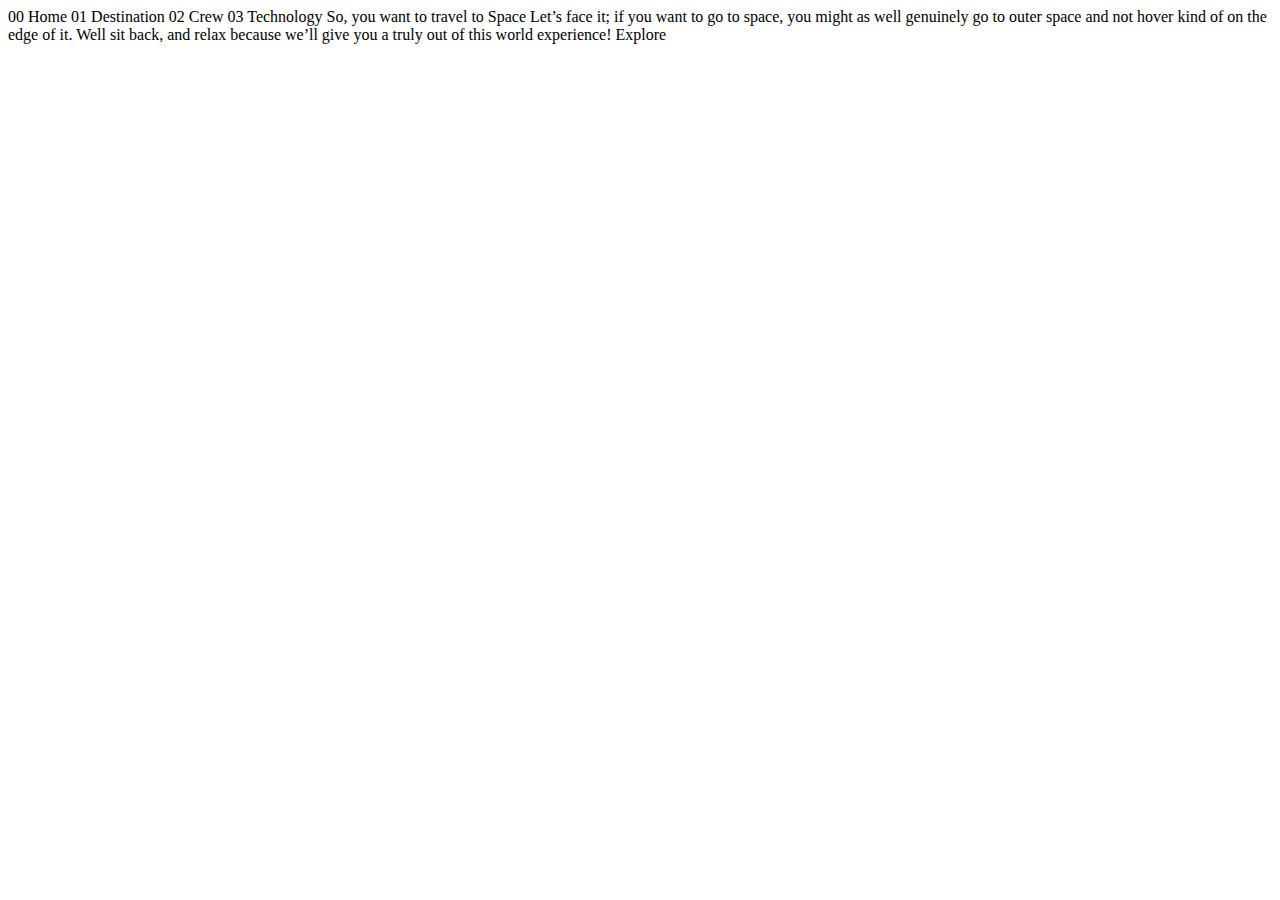
==== index.html @ aec32b6e "ADD: html files" ====
<!DOCTYPE html>
<html lang="en">
<head>
  <meta charset="UTF-8">
  <meta name="viewport" content="width=device-width, initial-scale=1.0">

  <link rel="icon" type="image/png" sizes="32x32" href="./assets/favicon-32x32.png">
  
  <title>Frontend Mentor | Space tourism website</title>
</head>
<body>

  00 Home
  01 Destination
  02 Crew
  03 Technology

  So, you want to travel to
  Space
  Let’s face it; if you want to go to space, you might as well genuinely go to 
  outer space and not hover kind of on the edge of it. Well sit back, and relax 
  because we’ll give you a truly out of this world experience!

  Explore

</body>
</html>
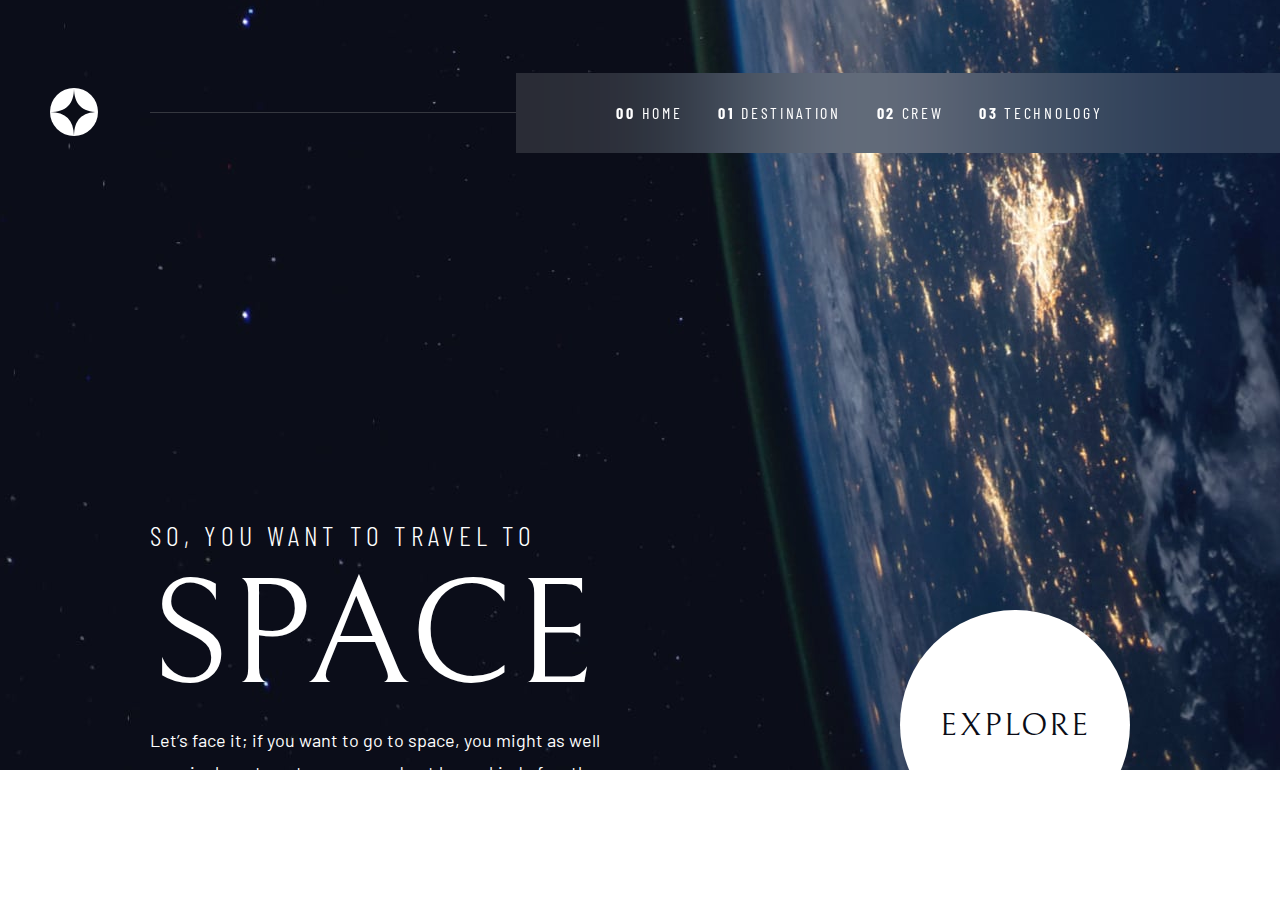
==== commit 3d4eb0fd: "ADD: index.hmtl" ====
--- a/index.html
+++ b/index.html
@@ -1,27 +1,59 @@
 <!DOCTYPE html>
 <html lang="en">
+
 <head>
-  <meta charset="UTF-8">
-  <meta name="viewport" content="width=device-width, initial-scale=1.0">
+    <meta charset="UTF-8">
+    <meta name="viewport" content="width=device-width, initial-scale=1.0">
 
-  <link rel="icon" type="image/png" sizes="32x32" href="./assets/favicon-32x32.png">
-  
-  <title>Frontend Mentor | Space tourism website</title>
+    <link rel="icon" type="image/svg" sizes="32x32" href="./assets/favicon.svg">
+    <link rel="stylesheet" href="styles/index.css">
+    <title>Frontend Mentor | Space tourism website</title>
 </head>
+
 <body>
 
-  00 Home
-  01 Destination
-  02 Crew
-  03 Technology
+    <header class="header">
+        
+        <div class="header-logo"></div>
+        <div class="header-line"></div>
+        <nav class="header-nav">
 
-  So, you want to travel to
-  Space
-  Let’s face it; if you want to go to space, you might as well genuinely go to 
-  outer space and not hover kind of on the edge of it. Well sit back, and relax 
-  because we’ll give you a truly out of this world experience!
+            <a class="header-nav_link" href="http://">
+                <span class="header-nav_number">00</span> Home
+            </a>
+            <a class="header-nav_link" href="http://">
+                <span class="header-nav_number">01</span> Destination
+            </a>
+            <a class="header-nav_link" href="http://">
+                <span class="header-nav_number">02</span> Crew
+            </a>
+            <a class="header-nav_link" href="http://">
+                <span class="header-nav_number">03</span> Technology
+            </a>
 
-  Explore
+        </nav>
+
+    </header>
+
+    <main class="main">
+
+        <div class="main-content">
+            <h2 class="main-content_subheading">
+                So, you want to travel to
+            </h2>
+            <h1 class="main-content_heading">
+                Space
+            </h1>
+            <p class="main-content_text">
+                Let’s face it; if you want to go to space, you might as well genuinely go to
+                outer space and not hover kind of on the edge of it. Well sit back, and relax
+                because we’ll give you a truly out of this world experience!
+            </p>
+        </div>
+        <button class="main-button">Explore</button>
+
+    </main>
 
 </body>
+
 </html>--- a/styles/index.css
+++ b/styles/index.css
@@ -0,0 +1,147 @@
+@import url("https://fonts.googleapis.com/css2?family=Barlow+Condensed:wght@100;200;300;400;500;600;700;800;900&display=swap");
+@import url("https://fonts.googleapis.com/css2?family=Barlow:wght@100;200;300;400;500;600;700;800;900&display=swap");
+@import url("https://fonts.googleapis.com/css2?family=Barlow:wght@100;200;300;400;500;600;700;800;900&family=Bellefair&display=swap");
+body {
+  padding: 0px;
+  margin: 0px;
+}
+
+h1, h2 {
+  margin: 0px 0px 0px 0px;
+}
+
+.header {
+  position: fixed;
+  top: 5%;
+  bottom: 80%;
+  right: 0;
+  left: 0;
+  display: -webkit-box;
+  display: -ms-flexbox;
+  display: flex;
+  -webkit-box-align: center;
+      -ms-flex-align: center;
+          align-items: center;
+  -webkit-box-pack: justify;
+      -ms-flex-pack: justify;
+          justify-content: space-between;
+}
+
+.header-logo {
+  background: no-repeat url(../assets/shared/logo.svg);
+  width: 50px;
+  height: 50px;
+  margin: 0px 50px;
+}
+
+.header-line {
+  width: 400px;
+  border-top: 1px solid #9797974d;
+  margin: 0px -30px 0px 0px;
+}
+
+.header-nav {
+  background: rgba(255, 255, 255, 0.13);
+  -webkit-backdrop-filter: blur(81.5485px);
+          backdrop-filter: blur(81.5485px);
+  width: 60vw;
+  height: 80px;
+  padding: 0px 100px;
+  -webkit-box-sizing: border-box;
+          box-sizing: border-box;
+  text-transform: uppercase;
+  font-family: "Barlow Condensed", Regular;
+  font-size: 16px;
+  letter-spacing: 2.7px;
+}
+
+.header-nav_link {
+  -webkit-box-sizing: border-box;
+          box-sizing: border-box;
+  display: inline-block;
+  height: 100%;
+  color: #FFFFFF;
+  line-height: 80px;
+  text-decoration: none;
+  margin: 0px 30px 0px 0px;
+}
+
+.header-nav_link:active {
+  border-bottom: 5px solid #FFFFFF;
+}
+
+.header-nav_link:hover {
+  border-bottom: 5px solid #FFFFFF;
+  opacity: 0.50;
+}
+
+.header-nav_number {
+  font-weight: 700;
+}
+
+.main {
+  background: no-repeat url(../assets/home/background-home-desktop.jpg);
+  background-position: -100px -130px;
+  background-size: auto;
+  width: 100vw;
+  height: 100vh;
+  display: -webkit-box;
+  display: -ms-flexbox;
+  display: flex;
+  -ms-flex-pack: distribute;
+      justify-content: space-around;
+  -webkit-box-align: end;
+      -ms-flex-align: end;
+          align-items: flex-end;
+}
+
+.main-content {
+  margin: 0px 0px 0px 0px;
+  width: 450px;
+  height: 382px;
+  color: white;
+}
+
+.main-content_subheading {
+  text-transform: uppercase;
+  font-weight: 300;
+  font-family: "Barlow Condensed", Regular;
+  font-size: 28px;
+  letter-spacing: 4.75px;
+}
+
+.main-content_heading {
+  font-family: "Bellefair", Regular;
+  font-size: 150px;
+  font-weight: 400;
+  text-transform: uppercase;
+}
+
+.main-content_text {
+  font-family: "Barlow", Regular;
+  font-size: 18px;
+  line-height: 32px;
+  margin: 0px;
+}
+
+.main-button {
+  background-color: #FFFFFF;
+  color: #0B0D17;
+  width: 230px;
+  height: 230px;
+  border: none;
+  border-radius: 50%;
+  margin: 0px 0px 60px 0px;
+  text-transform: uppercase;
+  letter-spacing: 2px;
+  -webkit-transition: ease-out 400ms all;
+  transition: ease-out 400ms all;
+  font-family: "Bellefair", Regular;
+  font-size: 32px;
+}
+
+.main-button:hover {
+  -webkit-box-shadow: 0px 0px 0px 50px #9797974d;
+          box-shadow: 0px 0px 0px 50px #9797974d;
+}
+/*# sourceMappingURL=index.css.map */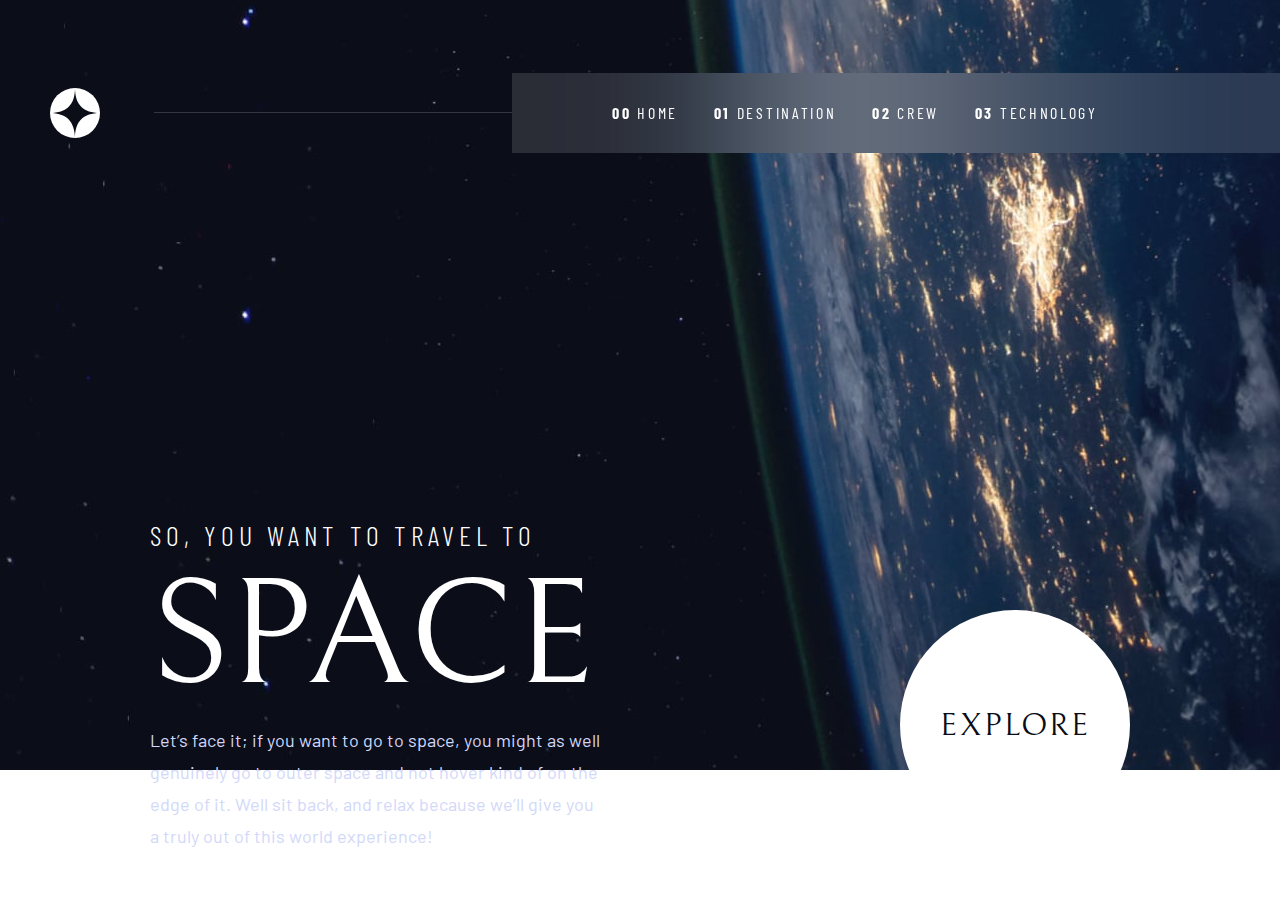
==== commit 20e40fae: "UPDATE: crew aend" ====
--- a/index.html
+++ b/index.html
@@ -18,16 +18,16 @@
         <div class="header-line"></div>
         <nav class="header-nav">
 
-            <a class="header-nav_link" href="http://">
+            <a class="header-nav_link" href="./index.html">
                 <span class="header-nav_number">00</span> Home
             </a>
-            <a class="header-nav_link" href="http://">
+            <a class="header-nav_link" href="./destination-moon.html">
                 <span class="header-nav_number">01</span> Destination
             </a>
-            <a class="header-nav_link" href="http://">
+            <a class="header-nav_link" href="./crew-commander.html">
                 <span class="header-nav_number">02</span> Crew
             </a>
-            <a class="header-nav_link" href="http://">
+            <a class="header-nav_link" href="./technology-vehicle.html">
                 <span class="header-nav_number">03</span> Technology
             </a>
 
--- a/styles/index.css
+++ b/styles/index.css
@@ -6,8 +6,9 @@
   margin: 0px;
 }
 
-h1, h2 {
+h1, h2, h3 {
   margin: 0px 0px 0px 0px;
+  font-weight: normal;
 }
 
 .header {
@@ -25,17 +26,20 @@
   -webkit-box-pack: justify;
       -ms-flex-pack: justify;
           justify-content: space-between;
+  -webkit-box-sizing: border-box;
+          box-sizing: border-box;
 }
 
 .header-logo {
   background: no-repeat url(../assets/shared/logo.svg);
+  background-size: 50px;
   width: 50px;
   height: 50px;
   margin: 0px 50px;
 }
 
 .header-line {
-  width: 400px;
+  width: 30%;
   border-top: 1px solid #9797974d;
   margin: 0px -30px 0px 0px;
 }
@@ -121,6 +125,7 @@
   font-family: "Barlow", Regular;
   font-size: 18px;
   line-height: 32px;
+  color: #d2d8f9;
   margin: 0px;
 }
 
@@ -144,4 +149,232 @@
   -webkit-box-shadow: 0px 0px 0px 50px #9797974d;
           box-shadow: 0px 0px 0px 50px #9797974d;
 }
+
+.destination {
+  background: no-repeat url(../assets/destination/background-destination-desktop.jpg);
+  background-color: #0B0D17;
+  width: 100vw;
+  height: 100vh;
+  display: -webkit-box;
+  display: -ms-flexbox;
+  display: flex;
+  -webkit-box-align: end;
+      -ms-flex-align: end;
+          align-items: flex-end;
+}
+
+.destination-moon {
+  background: no-repeat url(../assets/destination/image-moon.png);
+  background-size: 350px;
+  width: 350px;
+  height: 350px;
+  margin: 0px 0px 0px 70px;
+}
+
+.destination-mars {
+  background: no-repeat url(../assets/destination/image-mars.png);
+  background-size: 350px;
+  width: 350px;
+  height: 350px;
+  margin: 0px 0px 0px 70px;
+}
+
+.destination-titan {
+  background: no-repeat url(../assets/destination/image-titan.png);
+  background-size: 350px;
+  width: 350px;
+  height: 350px;
+  margin: 0px 0px 0px 70px;
+}
+
+.destination-europa {
+  background: no-repeat url(../assets/destination/image-europa.png);
+  background-size: 350px;
+  width: 350px;
+  height: 350px;
+  margin: 0px 0px 0px 70px;
+}
+
+.destination-line {
+  width: 100%;
+  border-top: 1px solid #9797974d;
+  margin: 0px 0px 15px 0px;
+}
+
+.destination-content {
+  color: #FFFFFF;
+  padding: 0px 150px;
+  display: -webkit-box;
+  display: -ms-flexbox;
+  display: flex;
+  -webkit-box-align: center;
+      -ms-flex-align: center;
+          align-items: center;
+  -ms-flex-wrap: wrap;
+      flex-wrap: wrap;
+  -webkit-box-pack: justify;
+      -ms-flex-pack: justify;
+          justify-content: space-between;
+  margin: 0px 0px 40px 0px;
+}
+
+.destination-content_title {
+  font-family: "Barlow Condensed", Regular;
+  font-size: 28px;
+  letter-spacing: 4.75px;
+  width: 100%;
+  margin: 0px 0px 20px 0px;
+  text-transform: uppercase;
+}
+
+.destination-content_number {
+  text-transform: uppercase;
+  mix-blend-mode: normal;
+  opacity: 0.5;
+  font-weight: 700;
+}
+
+.destination-content-info {
+  width: 45%;
+}
+
+.destination-content-info_nav {
+  height: 25px;
+}
+
+.destination-content-info_navlink {
+  font-family: "Barlow Condensed", Regular;
+  font-size: 16px;
+  letter-spacing: 2.7px;
+  display: inline-block;
+  text-transform: uppercase;
+  color: #FFFFFF;
+  text-decoration: none;
+  margin: 0px 30px 0px 0px;
+  height: 100%;
+}
+
+.destination-content-info_navlink:hover {
+  border-bottom: 5px solid #FFFFFF;
+  opacity: 0.50;
+}
+
+.destination-content-info_title {
+  font-family: "Bellefair", Regular;
+  font-size: 100px;
+  text-transform: uppercase;
+  margin: 10px 0px 0px 0px;
+}
+
+.destination-content-info_text {
+  font-family: "Barlow", Regular;
+  font-size: 18px;
+  line-height: 32px;
+  color: #d2d8f9;
+  height: 120px;
+  margin: 0px 0px 30px 0px;
+}
+
+.destination-content-info_wrapper {
+  display: -webkit-box;
+  display: -ms-flexbox;
+  display: flex;
+}
+
+.destination-content-info_distanceTime {
+  font-family: "Barlow Condensed", Regular;
+  font-size: 14px;
+  letter-spacing: 2.35px;
+  text-transform: uppercase;
+  margin: 0px 50px 0px 0px;
+}
+
+.destination-content-info_number {
+  font-family: "Bellefair", Regular;
+  font-size: 28px;
+  text-transform: uppercase;
+  margin: 10px 50px 0px 0px;
+}
+
+.crew {
+  background-color: #0B0D17;
+  background: no-repeat url(../assets/crew/background-crew-desktop.jpg) 0px -160px;
+  width: 100vw;
+  height: 100vh;
+  display: -webkit-box;
+  display: -ms-flexbox;
+  display: flex;
+  -webkit-box-pack: center;
+      -ms-flex-pack: center;
+          justify-content: center;
+  -webkit-box-align: end;
+      -ms-flex-align: end;
+          align-items: end;
+  color: white;
+}
+
+.crew-title {
+  font-family: "Barlow Condensed", Regular;
+  font-size: 28px;
+  letter-spacing: 4.75px;
+  width: 100%;
+  margin: 80px 0px 20px 0px;
+  text-transform: uppercase;
+}
+
+.crew-content {
+  width: 38%;
+  -ms-flex-item-align: center;
+      -ms-grid-row-align: center;
+      align-self: center;
+  margin: 0px 0px 0px 30px;
+}
+
+.crew-content_subtitle {
+  font-family: "Bellefair", Regular;
+  font-size: 32px;
+  mix-blend-mode: normal;
+  opacity: 0.5;
+  text-transform: uppercase;
+  margin-top: 80px;
+}
+
+.crew-content_title {
+  font-family: "Bellefair", Regular;
+  font-size: 56px;
+  text-transform: uppercase;
+}
+
+.crew-content_text {
+  font-family: "Barlow", Regular;
+  font-size: 18px;
+  line-height: 32px;
+  color: #d2d8f9;
+  width: 35vw;
+}
+
+.crew-content-circles {
+  display: -webkit-box;
+  display: -ms-flexbox;
+  display: flex;
+}
+
+.crew-content-circles_circle {
+  width: 15px;
+  height: 15px;
+  border-radius: 50%;
+  background-color: #FFFFFF;
+  opacity: 0.5;
+  mix-blend-mode: normal;
+  margin: 40px 15px 0px 0px;
+}
+
+.crew-commander {
+  width: 40vw;
+  height: 75vh;
+  -o-object-fit: contain;
+     object-fit: contain;
+  position: relative;
+  left: -60px;
+}
 /*# sourceMappingURL=index.css.map */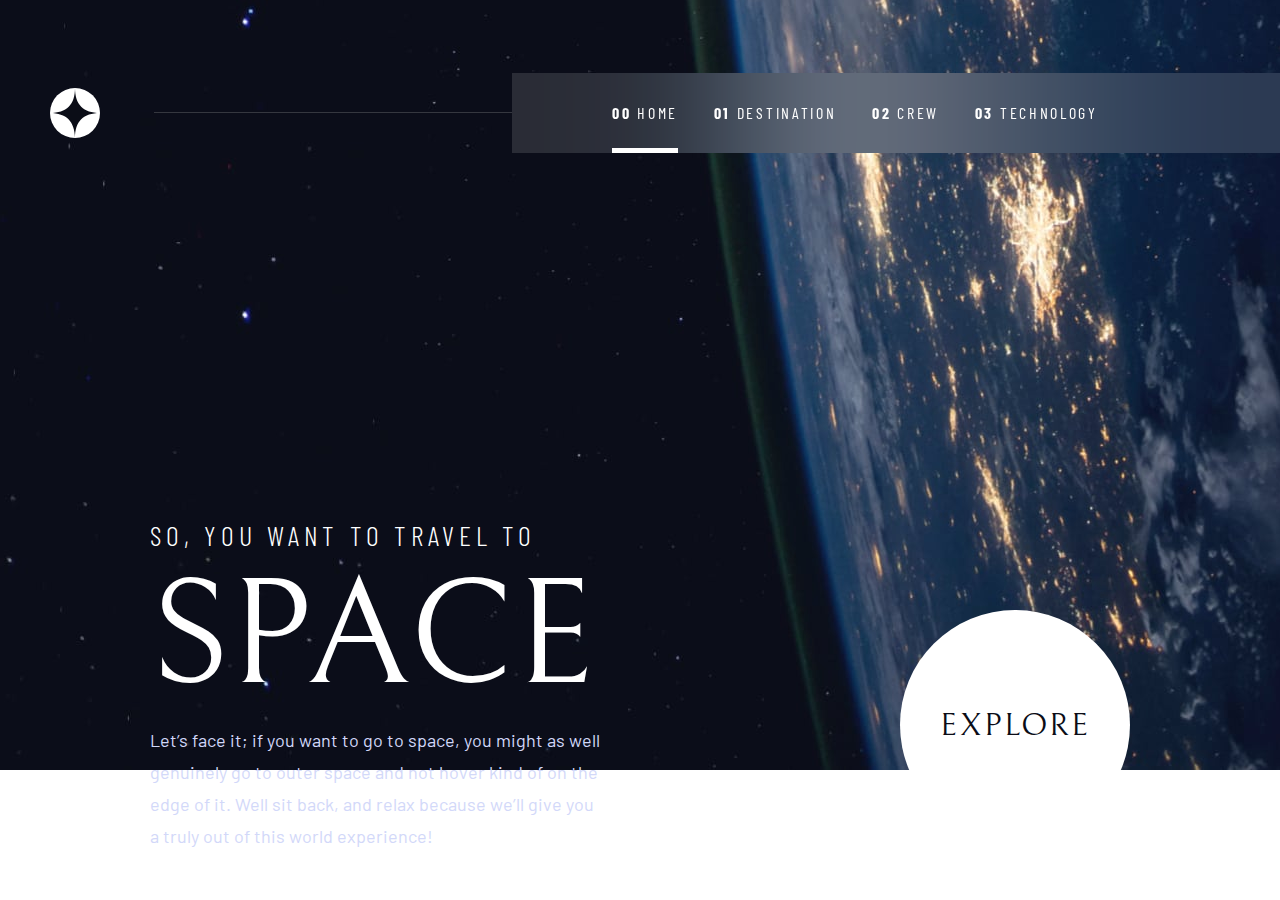
==== commit de70e02b: "ADD: active actions" ====
--- a/index.html
+++ b/index.html
@@ -12,12 +12,10 @@
 
 <body>
 
-    <header class="header">
-        
+    <header class="header"> 
         <div class="header-logo"></div>
         <div class="header-line"></div>
         <nav class="header-nav">
-
             <a class="header-nav_link" href="./index.html">
                 <span class="header-nav_number">00</span> Home
             </a>
@@ -30,9 +28,7 @@
             <a class="header-nav_link" href="./technology-vehicle.html">
                 <span class="header-nav_number">03</span> Technology
             </a>
-
         </nav>
-
     </header>
 
     <main class="main">
@@ -53,7 +49,6 @@
         <button class="main-button">Explore</button>
 
     </main>
-
+    <script src="./index.js"></script>
 </body>
-
 </html>--- a/styles/index.css
+++ b/styles/index.css
@@ -70,7 +70,7 @@
   margin: 0px 30px 0px 0px;
 }
 
-.header-nav_link:active {
+.header-nav_link_active {
   border-bottom: 5px solid #FFFFFF;
 }
 
@@ -254,6 +254,10 @@
   height: 100%;
 }
 
+.destination-content-info_navlink_active {
+  border-bottom: 5px solid #FFFFFF;
+}
+
 .destination-content-info_navlink:hover {
   border-bottom: 5px solid #FFFFFF;
   opacity: 0.50;
@@ -323,11 +327,11 @@
 }
 
 .crew-content {
-  width: 38%;
+  width: 50%;
   -ms-flex-item-align: center;
       -ms-grid-row-align: center;
       align-self: center;
-  margin: 0px 0px 0px 30px;
+  margin: 0px 0px 0px 150px;
 }
 
 .crew-content_subtitle {
@@ -364,9 +368,18 @@
   height: 15px;
   border-radius: 50%;
   background-color: #FFFFFF;
-  opacity: 0.5;
+  opacity: 0.25;
   mix-blend-mode: normal;
   margin: 40px 15px 0px 0px;
+}
+
+.crew-content-circles_circle:hover {
+  opacity: 0.5;
+  cursor: pointer;
+}
+
+.crew-content-circles_circle_active {
+  opacity: 1;
 }
 
 .crew-commander {
@@ -375,6 +388,144 @@
   -o-object-fit: contain;
      object-fit: contain;
   position: relative;
-  left: -60px;
+  left: -180px;
+}
+
+.technology {
+  width: 100vw;
+  height: 100vh;
+  background: no-repeat url(../assets/technology/background-technology-desktop.jpg);
+  background-color: #0B0D17;
+  display: -webkit-box;
+  display: -ms-flexbox;
+  display: flex;
+  -webkit-box-align: center;
+      -ms-flex-align: center;
+          align-items: center;
+}
+
+.technology-title {
+  font-family: "Barlow Condensed", Regular;
+  font-size: 28px;
+  letter-spacing: 4.75px;
+  width: 100%;
+  margin: 80px 0px 100px 0px;
+  text-transform: uppercase;
+}
+
+.technology-content {
+  display: -webkit-box;
+  display: -ms-flexbox;
+  display: flex;
+  -webkit-box-pack: justify;
+      -ms-flex-pack: justify;
+          justify-content: space-between;
+  margin: 0px 0px 0px 150px;
+}
+
+.technology-content_wrapper {
+  color: #FFFFFF;
+  width: 55%;
+  display: -webkit-box;
+  display: -ms-flexbox;
+  display: flex;
+  -ms-flex-wrap: wrap;
+      flex-wrap: wrap;
+}
+
+.technology-content_bar {
+  display: -webkit-box;
+  display: -ms-flexbox;
+  display: flex;
+  -webkit-box-orient: vertical;
+  -webkit-box-direction: normal;
+      -ms-flex-direction: column;
+          flex-direction: column;
+  -webkit-box-pack: center;
+      -ms-flex-pack: center;
+          justify-content: center;
+  margin: 0px 50px 0px 0px;
+}
+
+.technology-content_number {
+  display: -webkit-box;
+  display: -ms-flexbox;
+  display: flex;
+  -webkit-box-pack: center;
+      -ms-flex-pack: center;
+          justify-content: center;
+  -webkit-box-align: center;
+      -ms-flex-align: center;
+          align-items: center;
+  width: 50px;
+  height: 50px;
+  border: 1px solid #d2d8f9;
+  border-radius: 50%;
+  margin: 0px 0px 65px 0px;
+  opacity: 0.5;
+  color: #d2d8f9;
+  text-decoration: none;
+  font-family: "Bellefair", Regular;
+  font-size: 28px;
+}
+
+.technology-content_number:hover {
+  opacity: 1;
+  cursor: pointer;
+}
+
+.technology-content_number_active {
+  background-color: #FFFFFF;
+  color: #0B0D17;
+  opacity: 1;
+}
+
+.technology-content_subwrapper {
+  width: 80%;
+}
+
+.technology-content_subtitle {
+  font-family: "Barlow Condensed", Regular;
+  font-size: 28px;
+  letter-spacing: 4.75px;
+  text-transform: uppercase;
+  opacity: 0.5;
+}
+
+.technology-content_title {
+  font-family: "Bellefair", Regular;
+  font-size: 56px;
+  text-transform: uppercase;
+}
+
+.technology-content_text {
+  font-family: "Barlow", Regular;
+  font-size: 18px;
+  line-height: 32px;
+  color: #d2d8f9;
+}
+
+.technology-vehicle {
+  background: no-repeat url(../assets/technology/image-launch-vehicle-portrait.jpg);
+  background-size: 500px 400px;
+  width: 500px;
+  height: 400px;
+  margin: 130px 0px 0px 0px;
+}
+
+.technology-spaceport {
+  background: no-repeat url(../assets/technology/image-spaceport-portrait.jpg);
+  background-size: 500px 400px;
+  width: 500px;
+  height: 400px;
+  margin: 130px 0px 0px 0px;
+}
+
+.technology-capsule {
+  background: no-repeat url(../assets/technology/image-space-capsule-portrait.jpg);
+  background-size: 500px 400px;
+  width: 500px;
+  height: 400px;
+  margin: 130px 0px 0px 0px;
 }
 /*# sourceMappingURL=index.css.map */